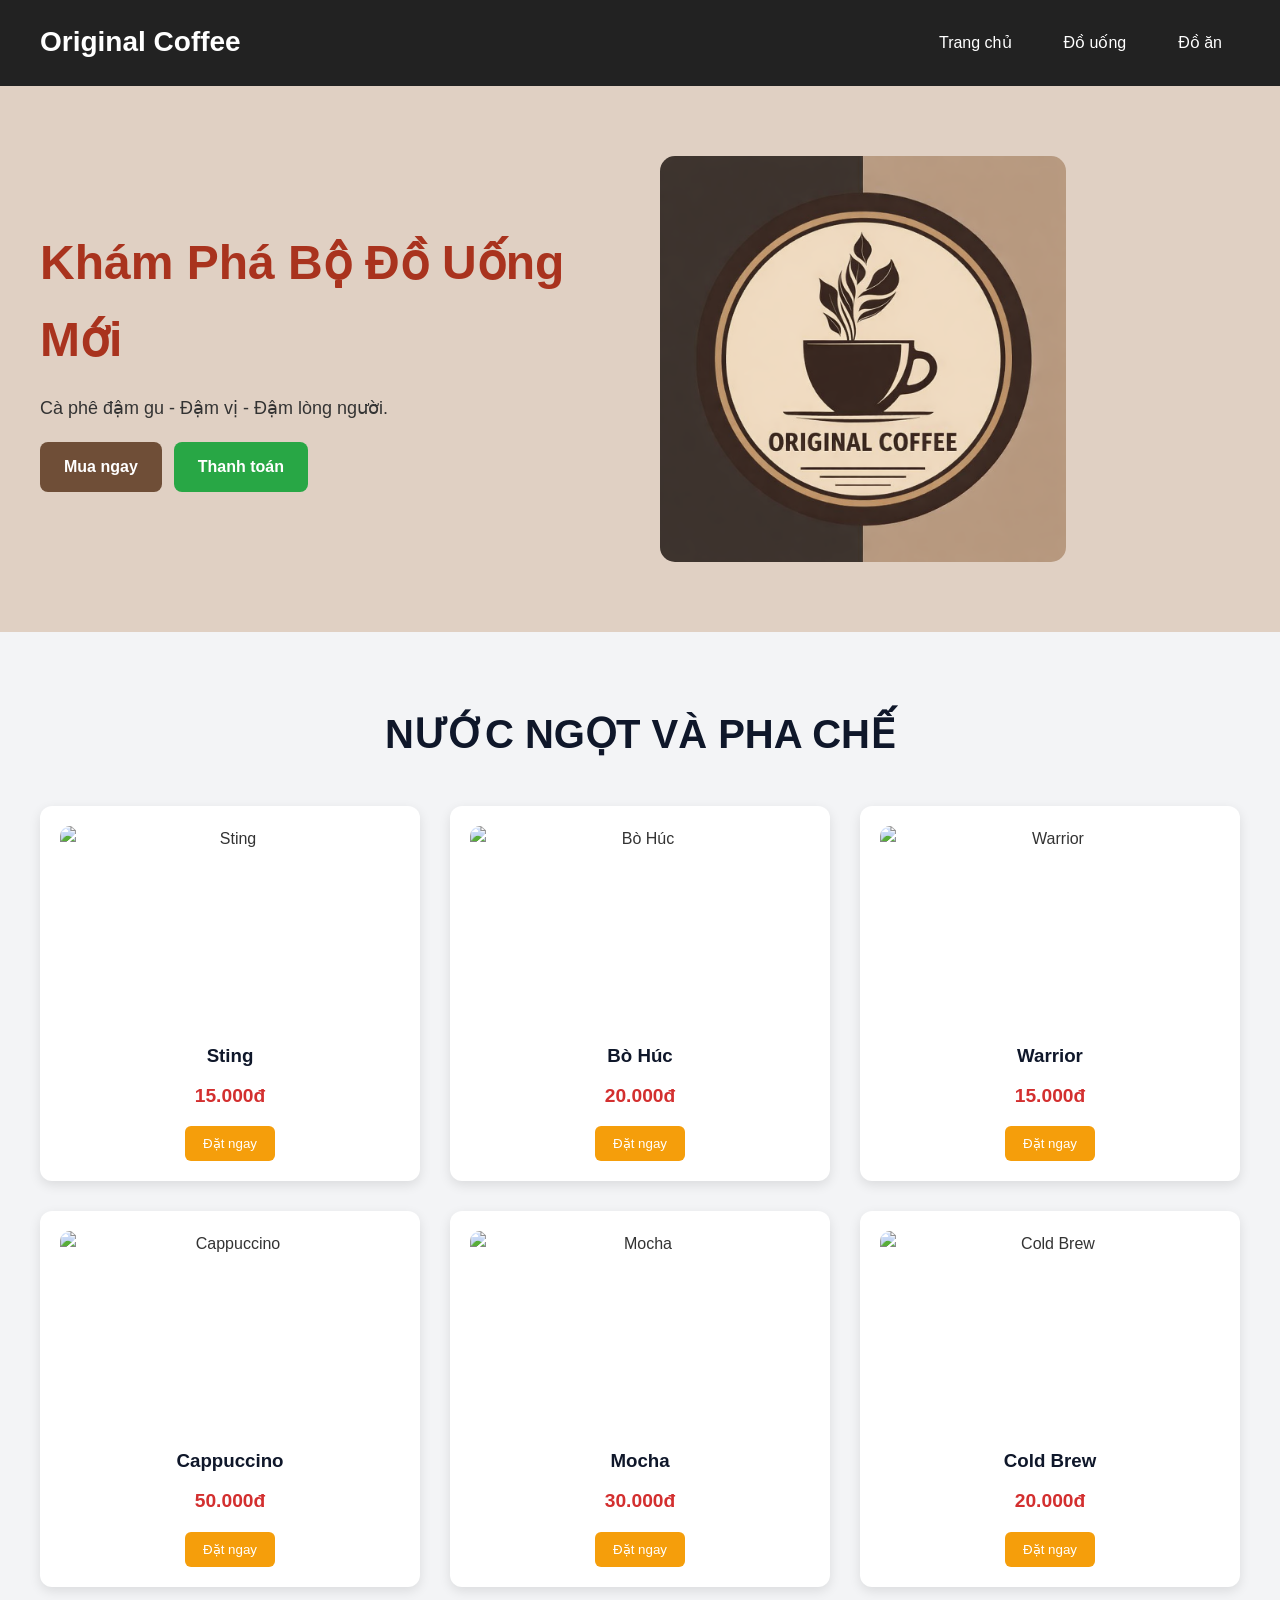
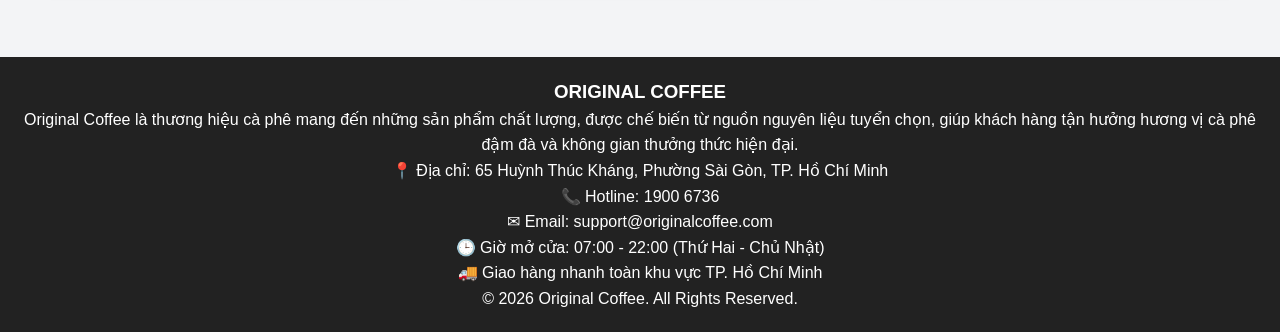
==== DoUong.html @ 13c8e250 "Add files via upload" ====
<!DOCTYPE html>
<html lang="en">
<head>
    <meta charset="UTF-8">
    <meta name="viewport" content="width=device-width, initial-scale=1.0">
    <title>Document</title>
     <link rel="stylesheet" href="style.css" />
    </head>
<body>

  <header class="header">
    <div class="logo">Original Coffee</div>
   <nav class="menu">
    <a href="index.html">Trang chủ</a>
    <a href="douong.html">Đồ uống</a>
    <a href="doan.html">Đồ ăn</a>
 

</nav>
  </header>

  <section class="banner">
    <div class="banner-text">
      <h1>Khám Phá Bộ Đồ Uống Mới</h1>
      <p>Cà phê đậm gu - Đậm vị - Đậm lòng người.</p>
      <div class="banner-buttons">
    <a href="#" class="btn-buy">Mua ngay</a>
    <a href="Order.html" class="btn-pay">Thanh toán</a>
</div>
    </div>

    <div class="banner-image">
      <img src="27eea866-e544-4f16-94d8-b39fd550b080.png" alt="Banner Coffee" />
    </div>
  </section>

<section class="products">
    <h2>NƯỚC NGỌT VÀ PHA CHẾ</h2>

    <div class="product-list" id="drinkList">

    <div class="product-card">
        <img src="https://cdnv2.tgdd.vn/bhx-static/bhx/Products/Images/3226/76519/bhx/nuoc-tang-luc-sting-dau-sleek-lon-330ml_202509291421449068.jpg" alt="Sting" />
        <h3>Sting</h3>
        <div class="price">15.000đ</div>
        <button onclick="orderProduct('Sting', 20000)">Đặt ngay</button>
    </div>

    <div class="product-card">
        <img src="https://vietmartjp.com/wp-content/uploads/2021/05/bo-huc-redbull-nuoc-giai-khat-thuc-pham-viet-o-nhat-vietmart.jpg" alt="Bò Húc" />
        <h3>Bò Húc</h3>
        <div class="price">20.000đ</div>
        <button onclick="orderProduct('Bò Húc', 25000)">Đặt ngay</button>
    </div>

    <div class="product-card">
        <img src="https://cdn.tgdd.vn/Products/Images/3226/209214/bhx/nuoc-tang-luc-warrior-huong-dau-lon-325ml-202306191530349145.jpg" alt="Warrior" />
        <h3>Warrior</h3>
        <div class="price">15.000đ</div>
        <button onclick="orderProduct('Warrior', 35000)">Đặt ngay</button>
    </div>

    <div class="product-card">
        <img src="https://www.nescafe.com/nz/sites/default/files/2023-09/NESCAF%C3%89%20Cappuccino.jpg" alt="Cappuccino" />
        <h3>Cappuccino</h3>
        <div class="price">50.000đ</div>
        <button onclick="orderProduct('Cappuccino', 50000)">Đặt ngay</button>
      </div>

      <div class="product-card">
        <img src="https://vietblend.vn/wp-content/uploads/2018/12/cafe-mocha-nong.jpg" alt="Mocha" />
        <h3>Mocha</h3>
        <div class="price">30.000đ</div>
        <button onclick="orderProduct('Mocha', 30000)">Đặt ngay</button>
      </div>

      <div class="product-card">
        <img src="https://winci.com.vn/wp-content/uploads/2024/03/Cach-pha-ca-phe-Cold-Brew-Sua-Tuoi-thom-ngon.jpg" alt="Cold Brew" />
        <h3>Cold Brew</h3>
        <div class="price">20.000đ</div>
        <button onclick="orderProduct('Cold Brew', 20000)">Đặt ngay</button>
      </div>
</div>
  </section>

 
  <footer class="footer">
    <h3>ORIGINAL COFFEE</h3>

    <p>
        Original Coffee là thương hiệu cà phê mang đến những sản phẩm chất lượng,
        được chế biến từ nguồn nguyên liệu tuyển chọn, giúp khách hàng tận hưởng
        hương vị cà phê đậm đà và không gian thưởng thức hiện đại.
    </p>

    <p>
        📍 Địa chỉ: 65 Huỳnh Thúc Kháng, Phường Sài Gòn, TP. Hồ Chí Minh
    </p>

    <p>
        📞 Hotline: 1900 6736
    </p>

    <p>
        ✉ Email: support@originalcoffee.com
    </p>

    <p>
        🕒 Giờ mở cửa: 07:00 - 22:00 (Thứ Hai - Chủ Nhật)
    </p>

    <p>
        🚚 Giao hàng nhanh toàn khu vực TP. Hồ Chí Minh
    </p>

    <p>
        © 2026 Original Coffee. All Rights Reserved.
    </p>
</footer>
<script>

document.getElementById("loadMoreBtn").addEventListener("click", function() {
    document.getElementById("moreProducts").style.display = "block";
    this.style.display = "none";
});
</script>
<script>

const products =
JSON.parse(localStorage.getItem("products")) || [];

const drinkList =
document.getElementById("drinkList");

const drinks =
products.filter(
p => p.category === "Đồ uống"
);

// Render danh sách
if(drinks.length > 0){
    drinkList.innerHTML = "";
}

drinks.forEach(p => {

    drinkList.innerHTML += `
    <div class="product-card">
        <img src="${p.image}">
        <h3>${p.name}</h3>

        <div class="price">
            ${Number(p.price).toLocaleString()}đ
        </div>

        <button onclick="orderProduct('${p.name}', ${p.price})">
            Đặt ngay
        </button>
    </div>
    `;

});

function orderProduct(name, price) {

    let cart = JSON.parse(localStorage.getItem("cart")) || [];

    const existing = cart.find(item => item.name === name);

    if (existing) {
        existing.qty++;
    } else {
        cart.push({
            id: Date.now(),
            name: name,
            price: Number(price),
            qty: 1
        });
    }

    localStorage.setItem("cart", JSON.stringify(cart));
    alert("Đã thêm vào đơn hàng!");
}


</script>
</body>
</html>
---- style.css ----
*{
    margin:0;
    padding:0;
    box-sizing:border-box;
}

html{
    scroll-behavior:smooth;
}

body{
    font-family:'Segoe UI',sans-serif;
    background:#f8fafc;
    color:#333;
    overflow-x:hidden;
    line-height:1.6;
}

a{
    text-decoration:none;
}

img{
    max-width:100%;
    display:block;
}

button{
    cursor:pointer;
    transition:0.3s;
    border:none;
}


.header{
    display:flex;
    justify-content:space-between;
    align-items:center;
    padding:20px 40px;
    background:#222;
    color:white;

    position:sticky;
    top:0;
    z-index:1000;
}

.logo{
    font-size:28px;
    font-weight:bold;
}


.menu{
    display:flex;
    gap:16px;
    align-items:center;
}

.menu a{
    position:relative;
    padding:10px 18px;
    color:white;
    font-weight:500;
    border-radius:8px;
    transition:all .3s ease;
}

.menu a:hover{
    background:#fff8dc;
    color:#d4a017;
    transform:translateY(-2px);
}

.menu a::after{
    content:"";
    position:absolute;
    left:50%;
    bottom:-4px;
    width:0;
    height:3px;
    background:#ffd700;
    border-radius:10px;
    transform:translateX(-50%);
    transition:0.3s;
}

.menu a:hover::after{
    width:80%;
}

.banner{
    display:flex;
    justify-content:space-between;
    align-items:center;
    gap:40px;
    padding:70px 40px;
    background:#e0d0c3;
}

.banner-text{
    flex:1;
}

.banner-text h1{
    font-size:48px;
    color:#a9331e;
    margin-bottom:15px;
    animation:slideDown 1s ease;
}

.banner-text p{
    font-size:18px;
    margin-bottom:20px;
}

.banner-buttons{
    display:flex;
    gap:12px;
    flex-wrap:wrap;
}

.btn-buy,
.btn-pay{
    display:inline-block;
    padding:12px 24px;
    color:white;
    font-weight:600;
    border-radius:8px;
    transition:.3s;
}

.btn-buy{
    background:#6f4e37;
}

.btn-pay{
    background:#28a745;
}

.btn-buy:hover,
.btn-pay:hover{
    transform:translateY(-3px);
    opacity:.9;
}

.banner-image{
    flex:1;
    text-align:center;
}

.banner-image img{
    width:70%;
    border-radius:15px;
    transition:.4s;
}

.banner-image img:hover{
    transform:scale(1.05) rotate(1deg);
}


.products{
    padding:70px 20px;
    background:#f3f4f6;
    text-align:center;
}

.products h2{
    font-size:40px;
    margin-bottom:40px;
    color:#0f172a;
}

.product-list{
    display:grid;
    grid-template-columns:repeat(auto-fit,minmax(280px,1fr));
    gap:30px;
    max-width:1200px;
    margin:auto;
}

.product-card{
    background:white;
    padding:20px;
    border-radius:12px;
    box-shadow:0 4px 12px rgba(0,0,0,.1);
    transition:.4s;
    animation:fadeUp .8s ease;
}

.product-card:hover{
    transform:translateY(-10px);
    box-shadow:0 8px 20px rgba(0,0,0,.18);
}

.product-card img{
    width:100%;
    height:200px;
    object-fit:cover;
    border-radius:10px;
    margin-bottom:15px;
}

.product-card h3{
    margin-bottom:10px;
    color:#0f172a;
}

.product-card p{
    color:#555;
    margin-bottom:15px;
}

.price{
    font-size:1.2rem;
    font-weight:bold;
    color:#d32f2f;
    margin-bottom:15px;
}

.product-card button,
.order-btn{
    display:inline-block;
    padding:10px 18px;
    background:#f59e0b;
    color:white;
    border-radius:6px;
    transition:.3s;
}

.product-card button:hover,
.order-btn:hover{
    background:#d97706;
    transform:scale(1.05);
}


.load-more-container{
    text-align:center;
    margin-top:40px;
}

#loadMoreBtn{
    padding:12px 30px;
    background:#aa6832;
    color:white;
    border-radius:8px;
    font-size:16px;
}

#loadMoreBtn:hover{
    background:#cb7f1c;
    transform:translateY(-3px);
}


.features{
    display:flex;
    justify-content:center;
    gap:25px;
    flex-wrap:wrap;
    padding:60px 20px;
    background:#e2e8f0;
}

.feature-box{
    width:280px;
    background:white;
    padding:25px;
    border-radius:12px;
    text-align:center;
    transition:.3s;
}

.feature-box:hover{
    transform:translateY(-8px);
}

.feature-box h3{
    margin-bottom:10px;
    color:#1d4ed8;
}

.contact{
    display:flex;
    gap:40px;
    padding:70px 40px;
    background:white;
}

.contact-left,
.contact-right{
    flex:1;
}

.contact-left h2{
    margin-bottom:20px;
}

.contact-left p{
    color:#555;
    margin-bottom:15px;
}

.contact-left img{
    border-radius:12px;
    margin-top:20px;
}

.contact-right form{
    display:flex;
    flex-direction:column;
}

.contact-right input,
.contact-right textarea{
    padding:14px;
    margin-bottom:15px;
    border:1px solid #ccc;
    border-radius:10px;
    outline:none;
    font-size:15px;
}

.contact-right textarea{
    min-height:120px;
    resize:vertical;
}

.contact-right input:focus,
.contact-right textarea:focus{
    border-color:#f59e0b;
}

.contact-right button{
    width:150px;
    padding:12px;
    background:#f59e0b;
    color:white;
    border-radius:8px;
    font-weight:bold;
}

.contact-right button:hover{
    background:#d97706;
}


.footer{
    background:#222;
    color:white;
    text-align:center;
    padding:20px;
}


.tab{
    background:white;
    color:#0d8ed7;
    padding:10px 15px;
    border-radius:5px;
    font-weight:600;
    transition:.3s;
}

.tab:hover{
    background:#e6f3fb;
}

@keyframes slideDown{
    from{
        opacity:0;
        transform:translateY(-40px);
    }
    to{
        opacity:1;
        transform:translateY(0);
    }
}

@keyframes fadeUp{
    from{
        opacity:0;
        transform:translateY(30px);
    }
    to{
        opacity:1;
        transform:translateY(0);
    }
}


@media(max-width:992px){

    .banner{
        flex-direction:column;
        text-align:center;
    }

    .banner-image img{
        width:85%;
    }

    .contact{
        flex-direction:column;
    }
}

/* ===================================
   RESPONSIVE MOBILE
=================================== */
@media(max-width:768px){

    .header{
        flex-direction:column;
        gap:15px;
        padding:20px;
    }

    .menu{
        flex-direction:column;
        width:100%;
    }

    .banner{
        padding:40px 20px;
    }

    .banner-text h1{
        font-size:32px;
    }

    .products h2{
        font-size:30px;
    }

    .features{
        flex-direction:column;
        align-items:center;
    }

    .contact{
        padding:40px 20px;
    }

    .contact-left,
    .contact-right{
        width:100%;
    }

    .contact-right button{
        width:100%;
    }
}
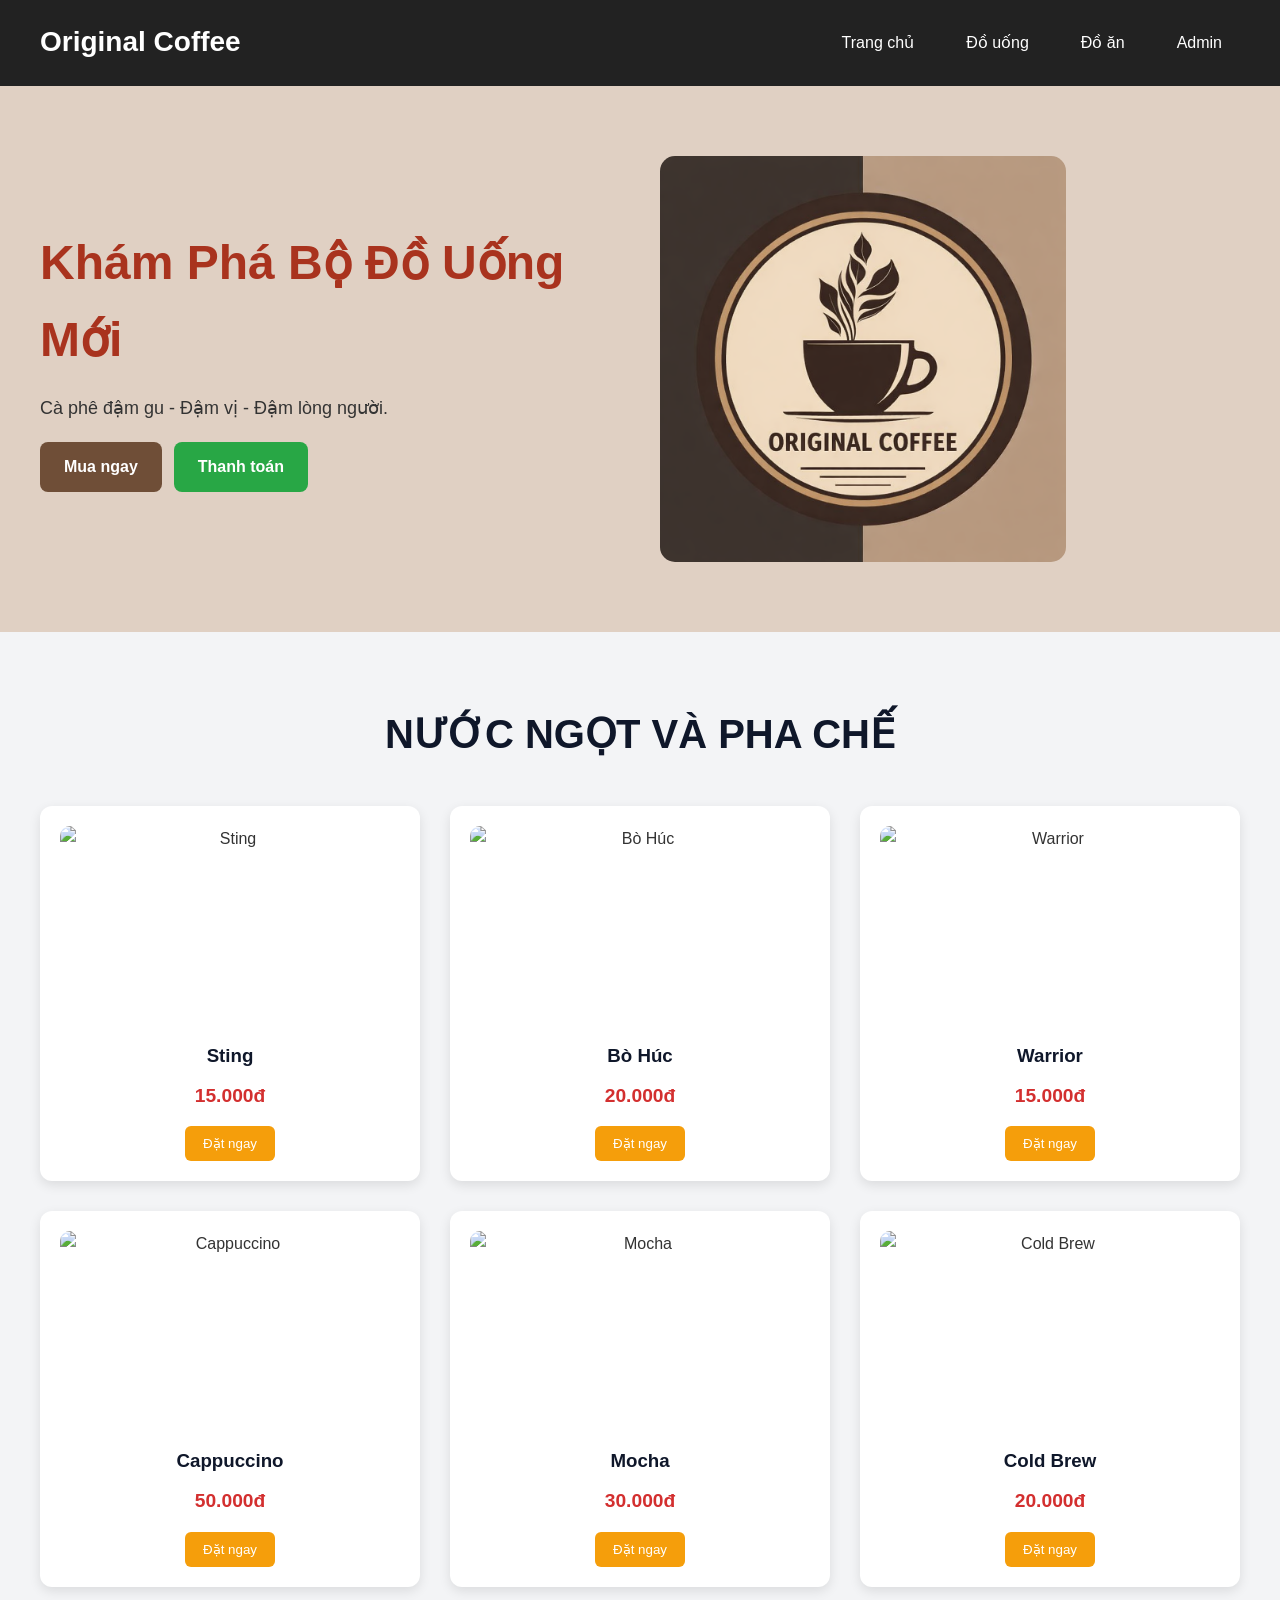
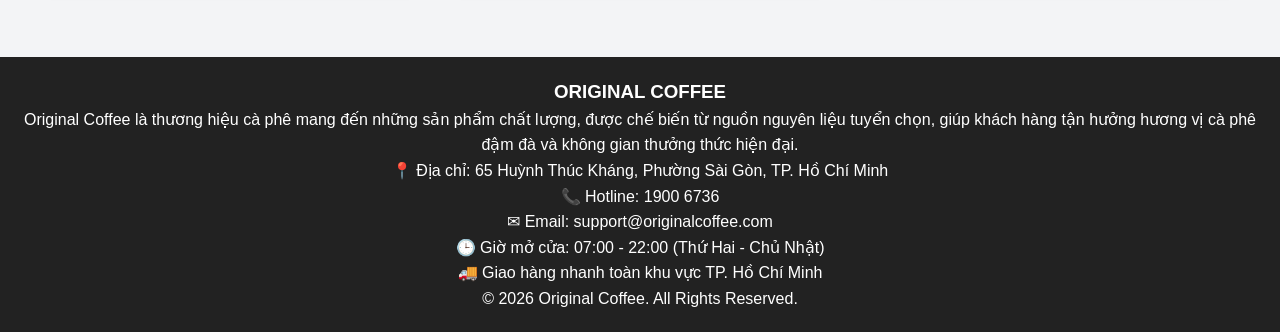
==== commit 43613c82: "Fix HTML encoding issues and add Admin link" ====
--- a/DoUong.html
+++ b/DoUong.html
@@ -14,6 +14,7 @@
     <a href="index.html">Trang chủ</a>
     <a href="douong.html">Đồ uống</a>
     <a href="doan.html">Đồ ăn</a>
+       <a href="DangNhap.html">Admin</a>
  
 
 </nav>
@@ -185,4 +186,4 @@
 
 </script>
 </body>
-</html>+</html>
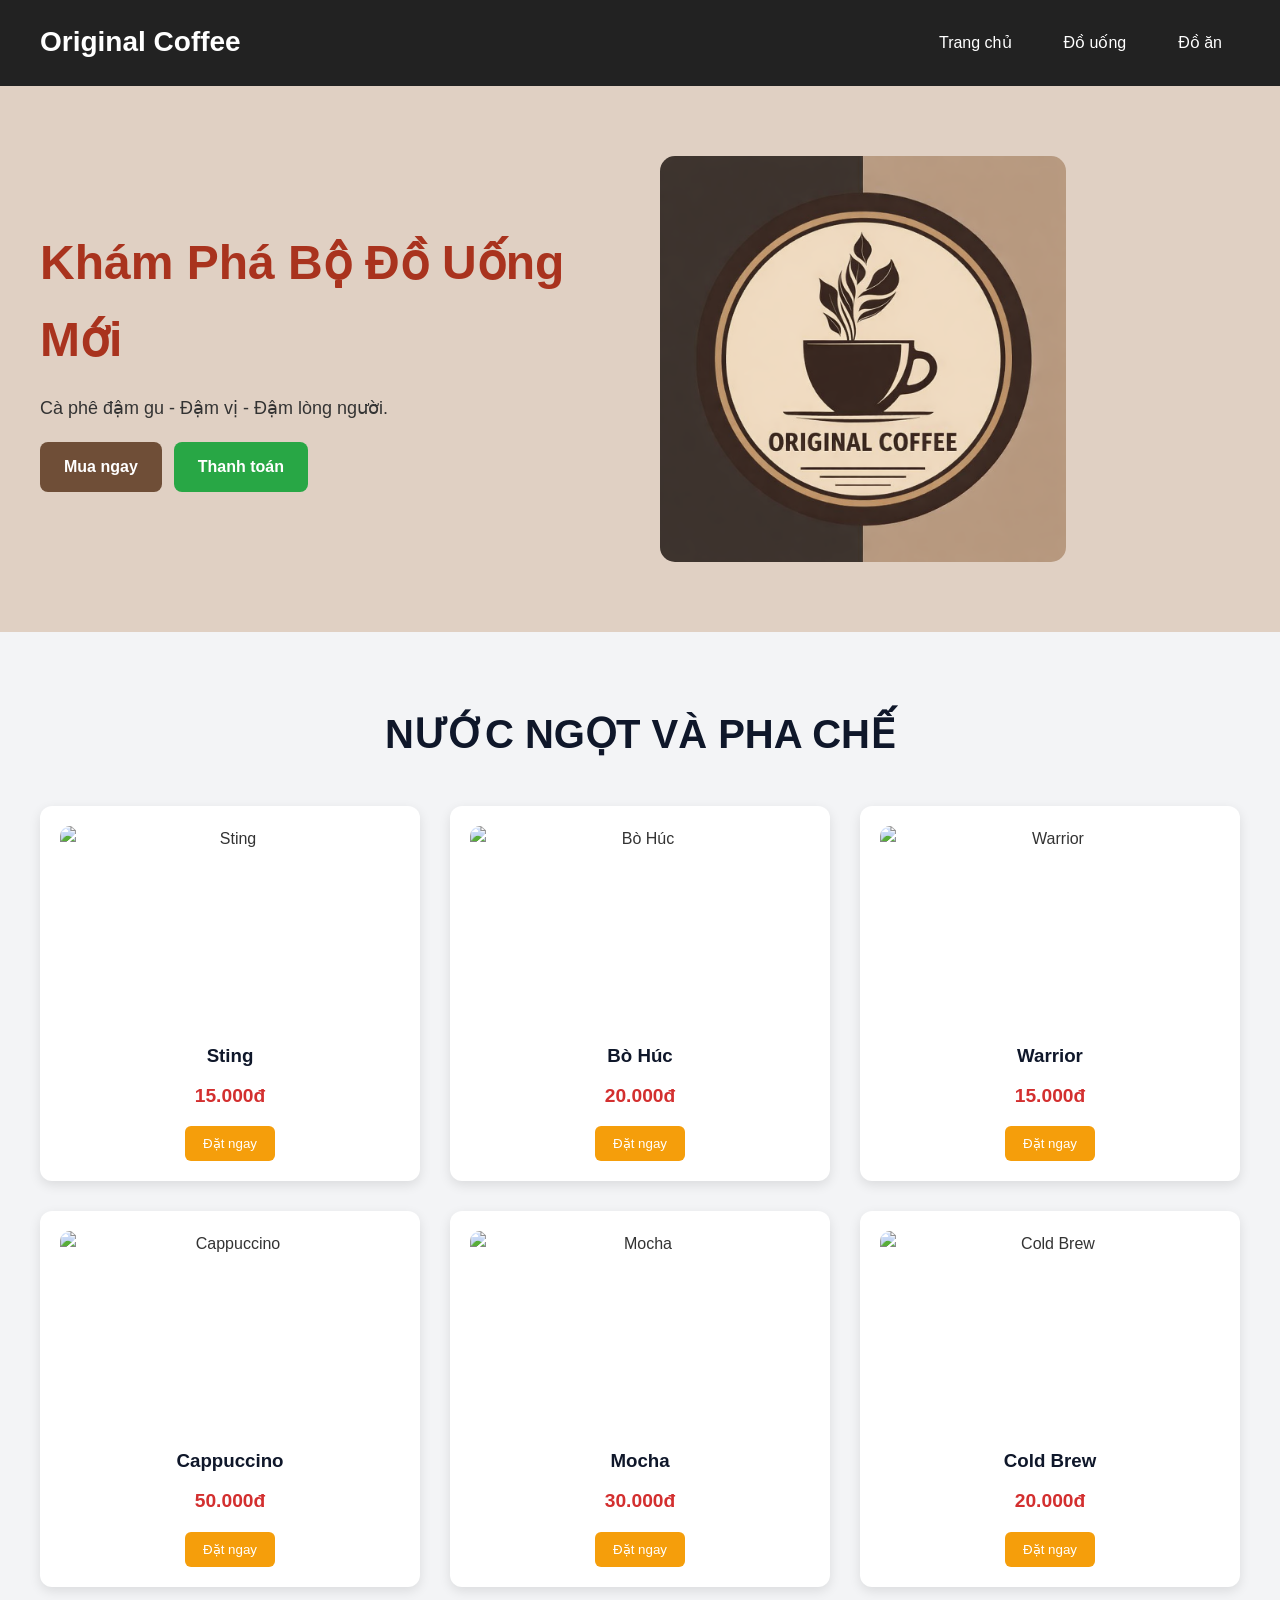
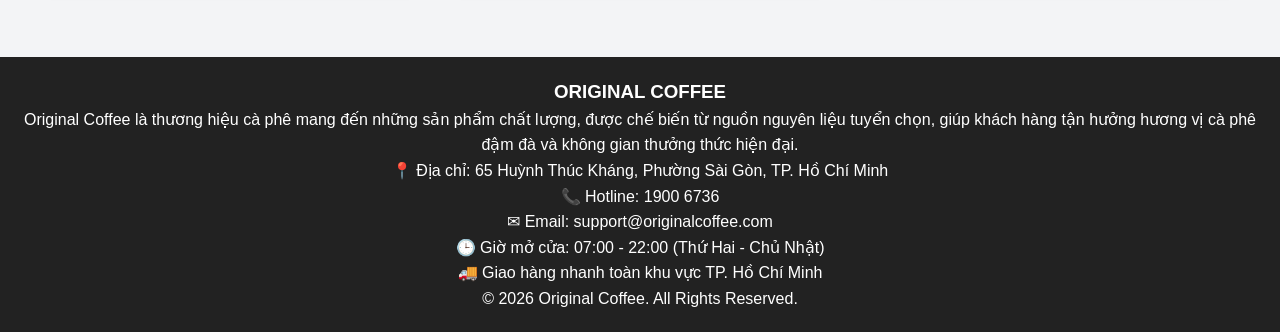
==== commit 3b104415: "Update DoUong.html" ====
--- a/DoUong.html
+++ b/DoUong.html
@@ -14,7 +14,7 @@
     <a href="index.html">Trang chủ</a>
     <a href="douong.html">Đồ uống</a>
     <a href="doan.html">Đồ ăn</a>
-       <a href="DangNhap.html">Admin</a>
+      
  
 
 </nav>
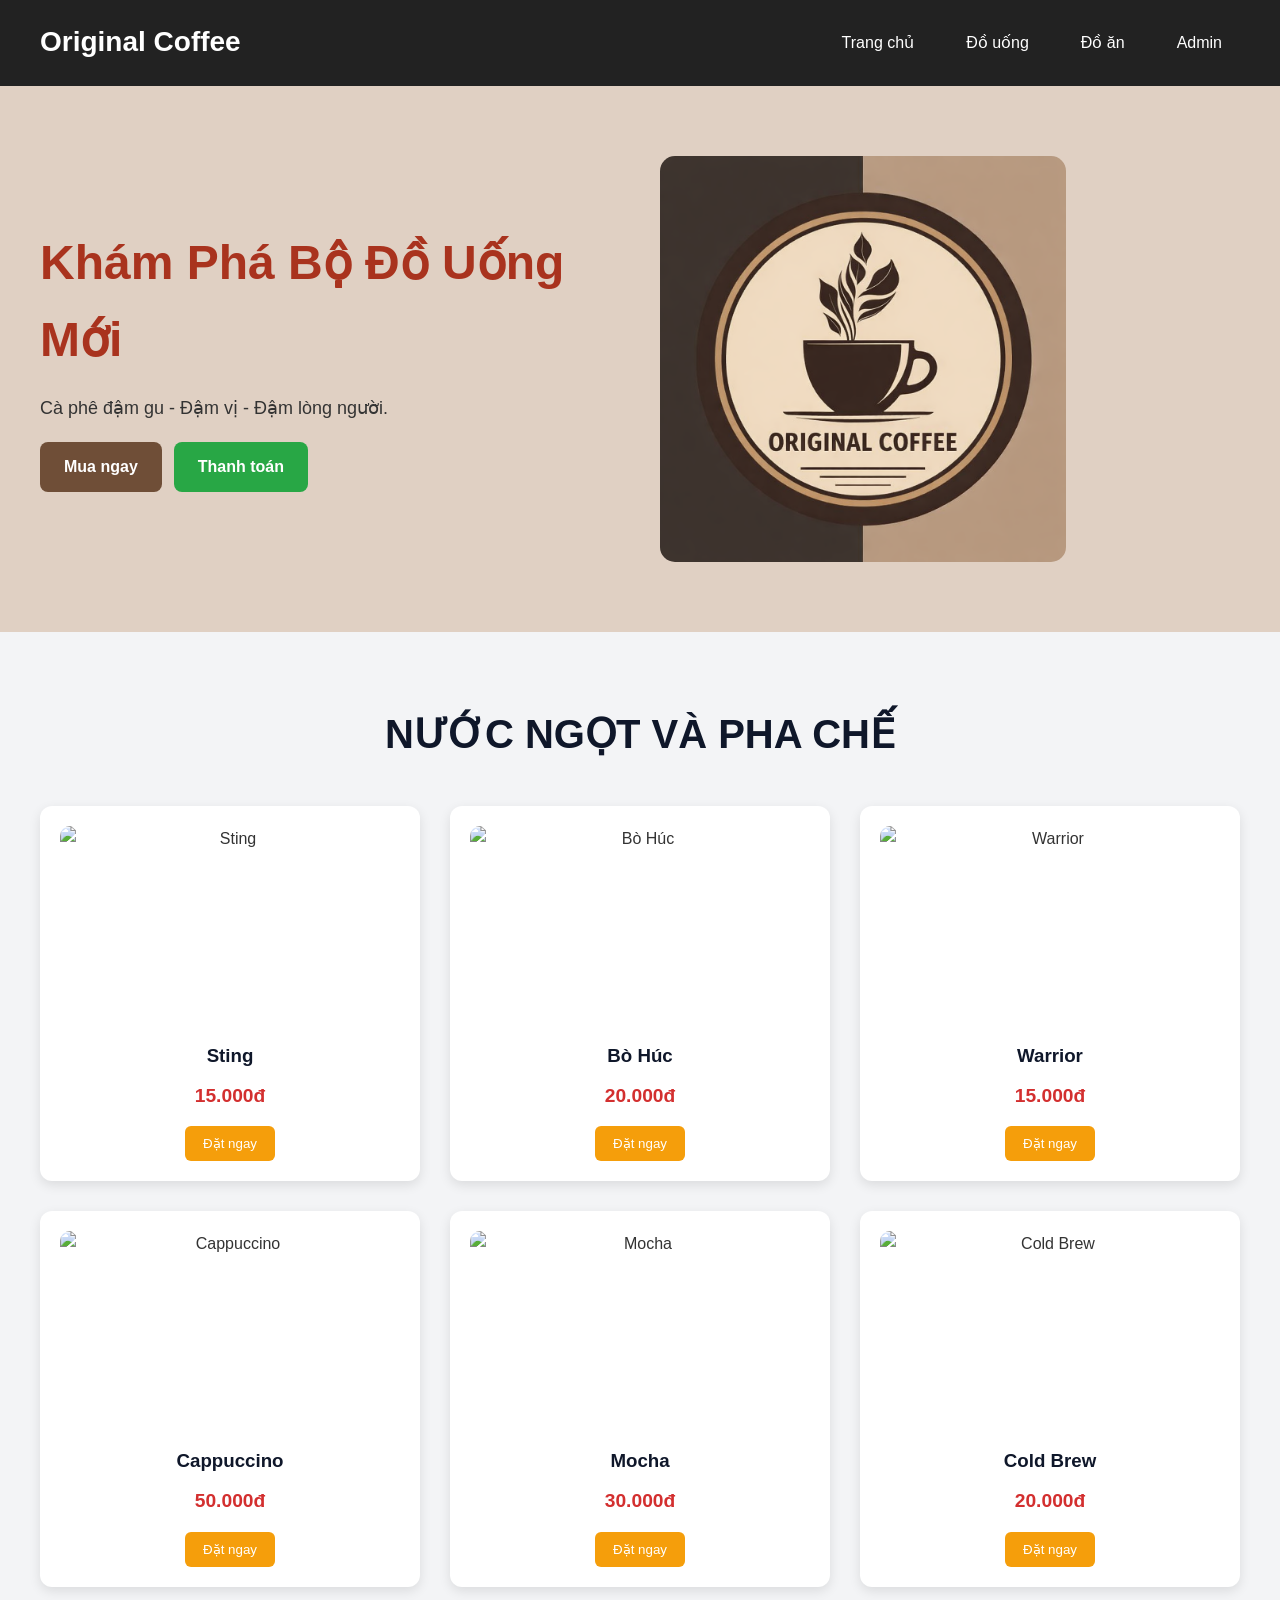
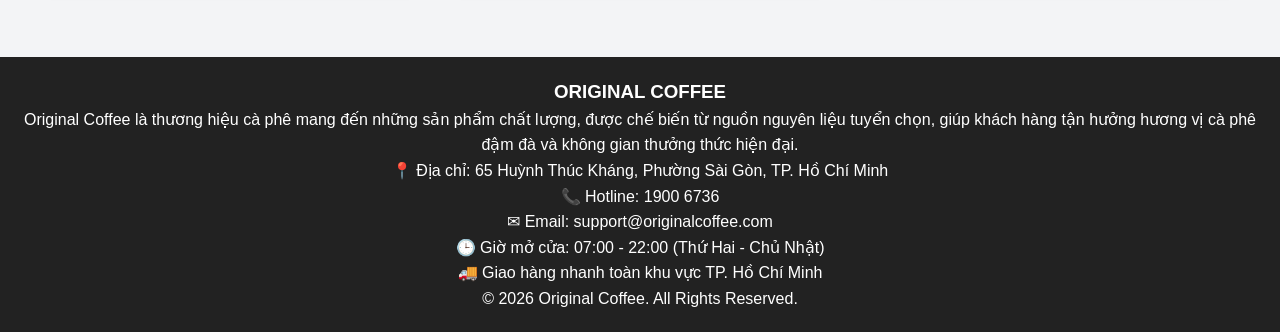
==== commit f4165866: "Update DoUong.html" ====
--- a/DoUong.html
+++ b/DoUong.html
@@ -14,7 +14,7 @@
     <a href="index.html">Trang chủ</a>
     <a href="douong.html">Đồ uống</a>
     <a href="doan.html">Đồ ăn</a>
-      
+    <a href="DangNhap.html">Admin</a>
  
 
 </nav>
